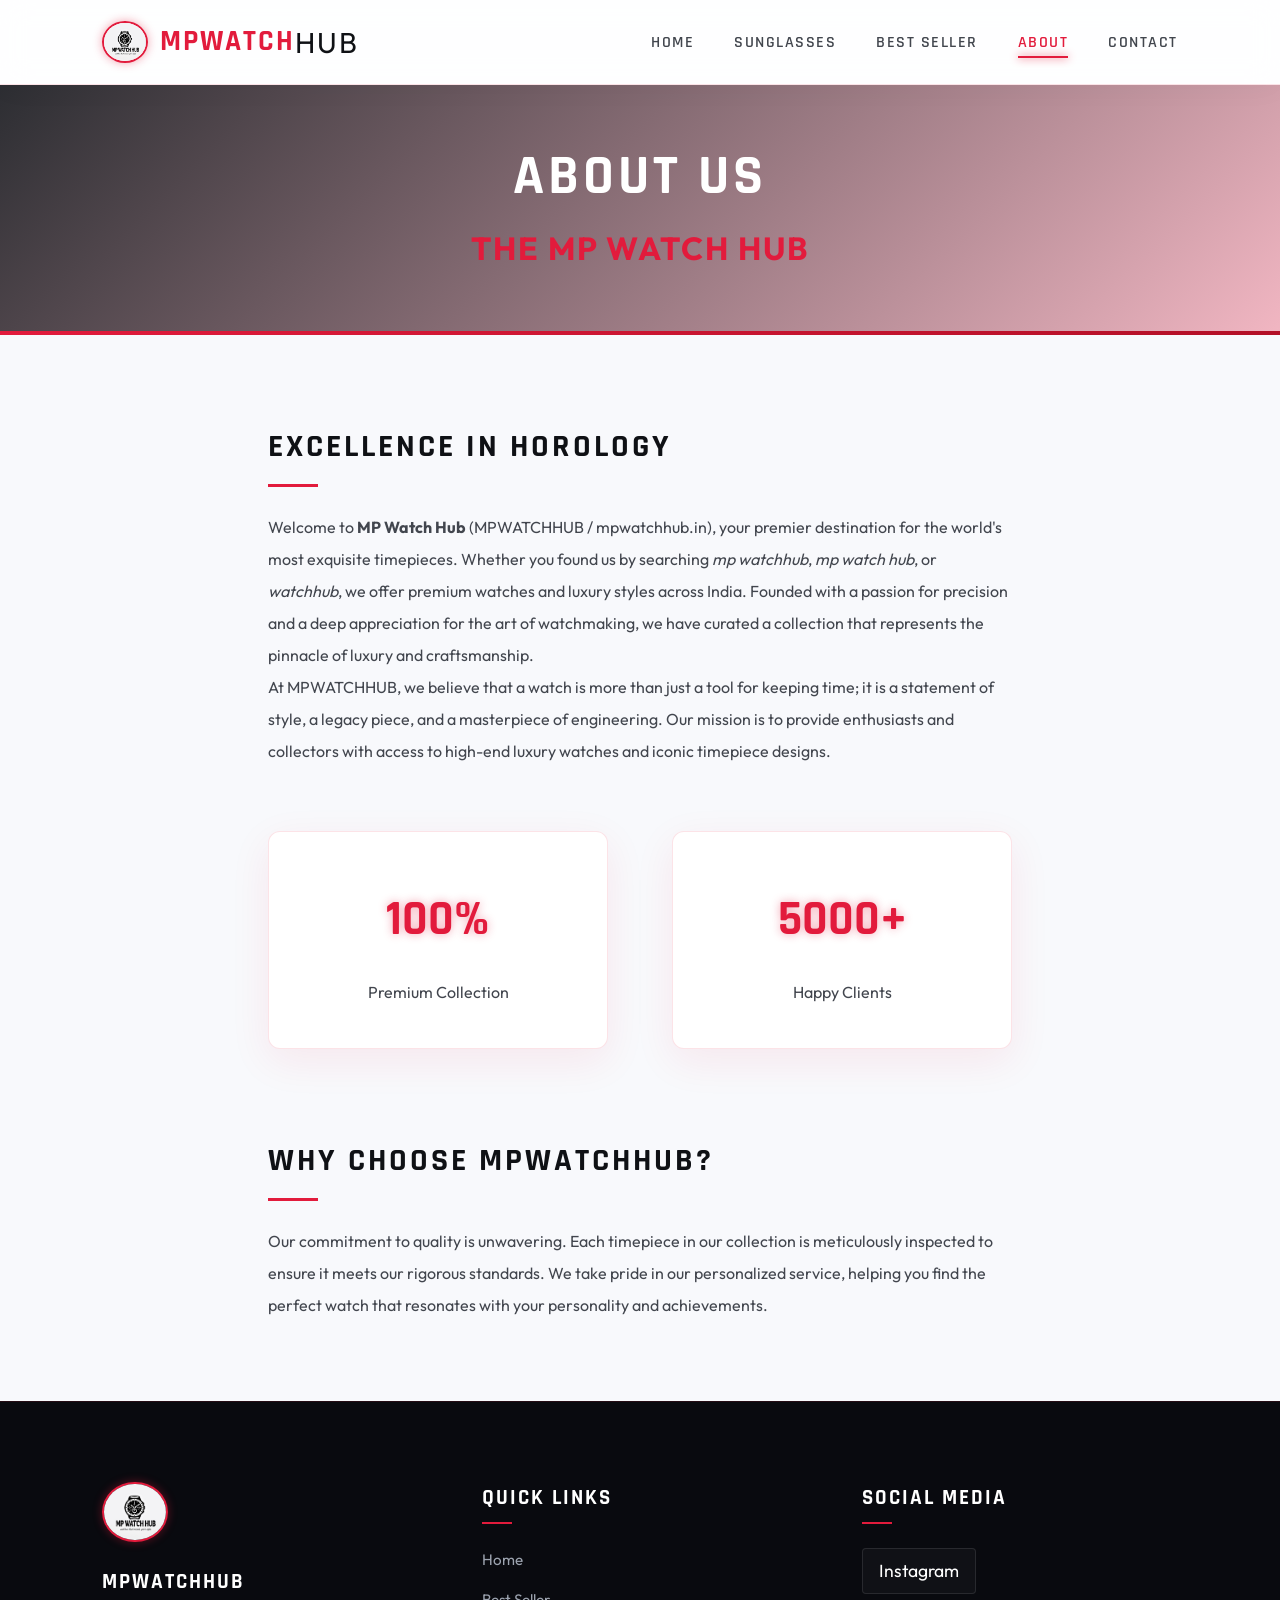
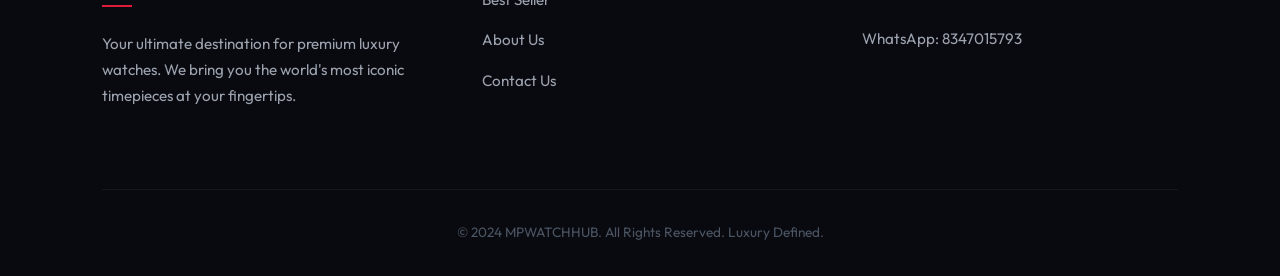
==== about.html @ a8fb6df1 "initial commit" ====
<!DOCTYPE html>
<html lang="en">
<head>
    <meta charset="UTF-8">
    <meta name="viewport" content="width=device-width, initial-scale=1.0">
    <link rel="icon" type="image/jpeg" href="assets/images/mpwatchhublogo.jpeg">
    <link rel="apple-touch-icon" href="assets/images/mpwatchhublogo.jpeg">
    <title>About Us | MPWATCHHUB — Premium Luxury Watch Store India</title>
    <meta name="description" content="Discover MP Watch Hub — India's store for premium luxury watches, craftsmanship and curated timepieces.">
    <meta name="keywords" content="mp watch hub, mp watches, watchhub, luxury watches, premium watches, about MPWATCHHUB, luxury watch store India">
    <link rel="canonical" href="https://mpwatchhub.in/about.html">
    <meta property="og:url" content="https://mpwatchhub.in/about.html">
    <meta property="og:title" content="About Us | MPWATCHHUB — Premium Luxury Watch Store India">
    <meta property="og:description" content="Discover MPWATCHHUB — India's trusted store for premium luxury watches and timepieces.">
    <meta property="og:image" content="https://mpwatchhub.in/assets/images/logo.jpeg">
    <meta property="og:site_name" content="MPWATCHHUB">
    <meta property="og:type" content="website">
    <meta name="twitter:card" content="summary_large_image">
    <meta name="twitter:title" content="About Us | MPWATCHHUB">
    <meta name="twitter:description" content="India's trusted store for premium luxury watches. Learn our story and brands.">
    <meta name="twitter:image" content="https://mpwatchhub.in/assets/images/logo.jpeg">
    <link href="https://fonts.googleapis.com/css2?family=Outfit:wght@300;400;500;600;700&family=Rajdhani:wght@500;600;700&display=swap" rel="stylesheet">
    <link rel="stylesheet" href="assets/css/style.css">
    <style>
        .about-hero {
            height: 250px;
            background: linear-gradient(135deg, rgba(9, 10, 15, 0.85) 0%, rgba(226, 27, 60, 0.3) 100%), url('https://images.unsplash.com/photo-1508685096489-7aac291253f6?auto=format&fit=crop&q=80&w=1200');
            background-size: cover;
            background-position: center;
            display: flex;
            align-items: center;
            justify-content: center;
            text-align: center;
            position: relative;
        }
        .about-hero::after {
            content: '';
            position: absolute;
            bottom: 0;
            left: 0;
            width: 100%;
            height: 4px;
            background: linear-gradient(90deg, var(--primary-red), var(--dark-red));
        }
        .about-content {
            padding: 5rem 10%;
            max-width: 1000px;
            margin: 0 auto;
            line-height: 2;
        }
        .about-content h2 {
            color: var(--text-dark);
            margin-bottom: 2rem;
            text-transform: uppercase;
            letter-spacing: 3px;
            font-size: 2rem;
            position: relative;
            display: inline-block;
        }
        .about-content h2::after {
            content: '';
            position: absolute;
            bottom: -8px;
            left: 0;
            width: 50px;
            height: 3px;
            background: var(--primary-red);
        }
        .about-grid {
            display: grid;
            grid-template-columns: 1fr 1fr;
            gap: 4rem;
            margin-top: 4rem;
        }
        .stat-item {
            text-align: center;
            padding: 2.5rem;
            background: var(--bg-white);
            border-radius: 12px;
            border: 1px solid var(--border-color);
            box-shadow: var(--shadow-red);
            transition: var(--transition);
        }
        .stat-item:hover {
            transform: translateY(-5px);
            border-color: rgba(226, 27, 60, 0.25);
            box-shadow: 0 15px 30px rgba(226, 27, 60, 0.08);
        }
        .stat-item h3 {
            color: var(--primary-red);
            font-size: 3rem;
            margin-bottom: 0.5rem;
            text-shadow: 0 0 10px var(--primary-red-glow);
        }
        @media (max-width: 768px) {
            .about-content {
                padding: 3rem 5%;
            }
            .about-grid {
                grid-template-columns: 1fr;
                gap: 2rem;
            }
            .about-hero h2 {
                font-size: 2.2rem !important;
            }
            .about-hero h2 span {
                font-size: 1.5rem !important;
            }
            .about-content h2 {
                font-size: 1.6rem;
            }
            .stat-item h3 {
                font-size: 2.2rem;
            }
        }
    </style>
</head>
<body>

    <nav>
        <a href="index.html" class="logo">
            <img src="assets/images/logo.jpeg" alt="MPWATCHHUB Logo">
            <div class="logo-text">MPWATCH<span>HUB</span></div>
        </a>
        <ul class="nav-links">
            <li><a href="index.html">Home</a></li>
            <li><a href="index.html#sunglasses">Sunglasses</a></li>
            <li><a href="index.html#bestseller">Best Seller</a></li>
            <li><a href="about.html" class="active">About</a></li>
            <li><a href="contact.html">Contact</a></li>
        </ul>
    </nav>

    <section class="about-hero">
        <div class="carousel-content">
            <h2 style="font-family: 'Rajdhani', sans-serif; font-size: 3.5rem; color: #fff; letter-spacing: 4px; text-transform: uppercase; margin-bottom: 0; line-height: 1.2;">
                About Us<br>
                <span style="color: var(--primary-red); font-size: 2rem; font-family: 'Outfit', sans-serif; letter-spacing: 2px;">The MP Watch Hub</span>
            </h2>
        </div>
    </section>

    <div class="about-content">
        <h2>Excellence in Horology</h2>
        <p>Welcome to <strong>MP Watch Hub</strong> (MPWATCHHUB / mpwatchhub.in), your premier destination for the world's most exquisite timepieces. Whether you found us by searching <em>mp watchhub</em>, <em>mp watch hub</em>, or <em>watchhub</em>, we offer premium watches and luxury styles across India. Founded with a passion for precision and a deep appreciation for the art of watchmaking, we have curated a collection that represents the pinnacle of luxury and craftsmanship.</p>
        
        <p>At MPWATCHHUB, we believe that a watch is more than just a tool for keeping time; it is a statement of style, a legacy piece, and a masterpiece of engineering. Our mission is to provide enthusiasts and collectors with access to high-end luxury watches and iconic timepiece designs.</p>

        <div class="about-grid">
            <div class="stat-item">
                <h3>100%</h3>
                <p>Premium Collection</p>
            </div>
            <div class="stat-item">
                <h3>5000+</h3>
                <p>Happy Clients</p>
            </div>
        </div>

        <h2 style="margin-top: 5rem;">Why Choose MPWATCHHUB?</h2>
        <p>Our commitment to quality is unwavering. Each timepiece in our collection is meticulously inspected to ensure it meets our rigorous standards. We take pride in our personalized service, helping you find the perfect watch that resonates with your personality and achievements.</p>
    </div>

    <footer>
        <div class="footer-content">
            <div class="footer-section">
                <img src="assets/images/logo.jpeg" alt="MPWATCHHUB Logo" style="height: 60px; border-radius: 50%; margin-bottom: 1rem; border: 2px solid var(--primary-red); box-shadow: 0 0 10px var(--primary-red-glow);">
                <h3>MPWATCHHUB</h3>
                <p>Your ultimate destination for premium luxury watches. We bring you the world's most iconic timepieces at your fingertips.</p>
            </div>
            <div class="footer-section">
                <h3>Quick Links</h3>
                <a href="index.html">Home</a>
                <a href="index.html#bestseller">Best Seller</a>
                <a href="about.html">About Us</a>
                <a href="contact.html">Contact Us</a>
            </div>
            <div class="footer-section">
                <h3>Social Media</h3>
                <div class="social-links">
                    <a href="https://www.instagram.com/mpwatchub?igsh=MWNnaHU4YWYxeGdpZA%3D%3D" target="_blank">Instagram</a>
                </div>
                <p style="margin-top: 1rem;">WhatsApp: 8347015793</p>
            </div>
        </div>
        <div class="copyright">
            <p>&copy; 2024 MPWATCHHUB. All Rights Reserved. Luxury Defined.</p>
        </div>
    </footer>

</body>
</html>
---- assets/css/style.css ----
:root {
    --primary-red: #e21b3c;       /* Futuristic vibrant red */
    --primary-red-glow: rgba(226, 27, 60, 0.4);
    --dark-red: #b31027;          /* Darker red for gradients/hover */
    --bg-light: #f8f9fc;          /* Light clean backdrop */
    --bg-white: #ffffff;
    --card-bg: rgba(255, 255, 255, 0.85); /* Glassmorphic white */
    --text-dark: #0f1115;         /* High-contrast headings */
    --text-body: #42464e;         /* Clean readable body text */
    --text-muted: #8a909a;        /* Silver-gray secondary text */
    --pure-white: #ffffff;
    --border-color: rgba(226, 27, 60, 0.12); /* Subtle red border */
    
    --shadow-red: 0 12px 40px rgba(226, 27, 60, 0.08); /* Soft glowing red shadow */
    --shadow-glow: 0 0 25px rgba(226, 27, 60, 0.35);    /* Futuristic button/element glow */
    --transition: all 0.4s cubic-bezier(0.165, 0.84, 0.44, 1);
}

* {
    margin: 0;
    padding: 0;
    box-sizing: border-box;
    font-family: 'Outfit', sans-serif;
}

body {
    background-color: var(--bg-light);
    color: var(--text-body);
    overflow-x: hidden;
    line-height: 1.6;
}

h1, h2, h3, h4, h5, h6, .logo-text, .btn-primary, .btn-view, .nav-links a {
    font-family: 'Rajdhani', sans-serif;
    font-weight: 700;
}

/* Custom Scrollbar */
::-webkit-scrollbar {
    width: 8px;
}
::-webkit-scrollbar-track {
    background: var(--bg-light);
}
::-webkit-scrollbar-thumb {
    background: var(--primary-red);
    border-radius: 4px;
}
::-webkit-scrollbar-thumb:hover {
    background: var(--dark-red);
}

/* Navbar */
nav {
    background: rgba(255, 255, 255, 0.85);
    backdrop-filter: blur(15px);
    -webkit-backdrop-filter: blur(15px);
    padding: 1.2rem 8%;
    display: flex;
    justify-content: space-between;
    align-items: center;
    position: sticky;
    top: 0;
    z-index: 1000;
    border-bottom: 1px solid var(--border-color);
    box-shadow: 0 4px 30px rgba(0, 0, 0, 0.03);
}

.logo {
    display: flex;
    align-items: center;
    gap: 12px;
    text-decoration: none;
}

.logo img {
    height: 42px;
    border-radius: 50%;
    border: 2px solid var(--primary-red);
    box-shadow: 0 0 10px var(--primary-red-glow);
}

.logo-text {
    font-size: 1.8rem;
    font-weight: 700;
    color: var(--primary-red);
    text-transform: uppercase;
    letter-spacing: 2px;
    display: flex;
    align-items: center;
}

.logo-text span {
    color: var(--text-dark);
    font-weight: 400;
}

.nav-links {
    display: flex;
    list-style: none;
    gap: 2.5rem;
}

.nav-links a {
    text-decoration: none;
    color: var(--text-body);
    font-weight: 600;
    font-size: 1rem;
    text-transform: uppercase;
    letter-spacing: 1.5px;
    position: relative;
    padding: 5px 0;
    transition: var(--transition);
}

.nav-links a::after {
    content: '';
    position: absolute;
    bottom: 0;
    left: 0;
    width: 0;
    height: 2px;
    background: var(--primary-red);
    transition: var(--transition);
    box-shadow: 0 0 8px var(--primary-red);
}

.nav-links a:hover {
    color: var(--primary-red);
}

.nav-links a:hover::after, .nav-links a.active::after {
    width: 100%;
}

.nav-links a.active {
    color: var(--primary-red);
}

/* Futuristic Scrollable Hero Carousel */
.hero-carousel-wrapper {
    position: relative;
    height: 360px;
    width: 100%;
    overflow: hidden;
    background: #090a0f;
    opacity: 0;
    transition: opacity 0.15s ease-out;
}

.hero-carousel-wrapper.loaded {
    opacity: 1;
}

.carousel-container {
    display: flex;
    height: 100%;
    width: 100%;
    overflow-x: auto;
    scroll-snap-type: x mandatory;
    scroll-behavior: smooth;
    -webkit-overflow-scrolling: touch;
    scrollbar-width: none; /* Firefox */
}

.carousel-container::-webkit-scrollbar {
    display: none; /* Chrome/Safari */
}

.carousel-slide {
    min-width: 100%;
    height: 100%;
    scroll-snap-align: start;
    position: relative;
    overflow: hidden;
    display: flex;
    align-items: center;
    justify-content: flex-end;
    padding-right: 15%;
}

.carousel-slide img {
    position: absolute;
    top: 0;
    left: 0;
    width: 100%;
    height: 100%;
    object-fit: cover;
    opacity: 0.6;
    z-index: 1;
    transition: transform 10s ease;
}

.carousel-slide:hover img {
    transform: scale(1.08);
}

/* Adjust slide image formatting for text logo slide */
.carousel-slide.logo-text-slide {
    background: #ffffff;
    justify-content: center !important;
    padding-right: 0 !important;
}

.carousel-slide.logo-text-slide::after {
    display: none;
}

.first-slide-branding {
    text-align: center;
    z-index: 3;
    padding: 2rem;
}

.first-slide-branding h1 {
    font-family: 'Rajdhani', sans-serif;
    color: var(--text-dark);
    font-size: 3.5rem;
    font-weight: 800;
    letter-spacing: 6px;
    text-transform: uppercase;
    margin-bottom: 0.5rem;
    line-height: 1;
}

.first-slide-sub {
    font-family: 'Outfit', sans-serif;
    color: var(--primary-red);
    font-size: 1rem;
    font-weight: 600;
    letter-spacing: 3px;
    text-transform: uppercase;
}

.carousel-logo-img {
    position: absolute !important;
    top: 50% !important;
    left: 25% !important;
    transform: translate(-50%, -50%) !important;
    width: auto !important;
    height: 100px !important;
    max-height: 100px !important;
    max-width: 180px !important;
    object-fit: contain !important;
    opacity: 1 !important;
    z-index: 3 !important;
    background: #ffffff;
    padding: 1rem 1.5rem;
    border-radius: 12px;
    box-shadow: 0 10px 30px rgba(0, 0, 0, 0.35);
    border: 1px solid var(--border-color);
}

/* Gradient Overlay */
.carousel-slide::after {
    content: '';
    position: absolute;
    top: 0;
    left: 0;
    width: 100%;
    height: 100%;
    background: linear-gradient(135deg, rgba(9, 10, 15, 0.9) 0%, rgba(9, 10, 15, 0.4) 50%, rgba(226, 27, 60, 0.15) 100%);
    z-index: 2;
}

.carousel-caption {
    position: relative;
    z-index: 3;
    color: var(--pure-white);
    max-width: 800px;
    padding: 0 2rem;
    text-align: center;
    display: flex;
    flex-direction: column;
    align-items: center;
    animation: fadeInUp 1s cubic-bezier(0.165, 0.84, 0.44, 1);
}

.slide-tag {
    font-family: 'Rajdhani', sans-serif;
    color: var(--primary-red);
    font-size: 0.85rem;
    font-weight: 700;
    letter-spacing: 3px;
    text-transform: uppercase;
    margin-bottom: 0.8rem;
    border: 1px solid var(--primary-red);
    padding: 4px 12px;
    border-radius: 4px;
    background: rgba(226, 27, 60, 0.08);
    backdrop-filter: blur(5px);
    box-shadow: 0 0 10px rgba(226, 27, 60, 0.2);
}

.carousel-caption h2 {
    font-size: 3.5rem;
    line-height: 1.1;
    margin-bottom: 1rem;
    text-transform: uppercase;
    letter-spacing: 3px;
    font-weight: 800;
    color: var(--pure-white);
    text-shadow: 0 0 30px rgba(255, 255, 255, 0.1);
}

.carousel-caption p {
    font-size: 1.3rem;
    font-weight: 300;
    margin-bottom: 2.5rem;
    color: #d1d5db;
    max-width: 600px;
    letter-spacing: 1px;
}

/* Primary/Futuristic Buttons */
.btn-primary {
    background: linear-gradient(135deg, var(--primary-red), var(--dark-red));
    color: var(--pure-white);
    padding: 1.1rem 3.5rem;
    border: none;
    border-radius: 4px;
    text-decoration: none;
    font-weight: 700;
    font-size: 1rem;
    text-transform: uppercase;
    letter-spacing: 2px;
    transition: var(--transition);
    cursor: pointer;
    display: inline-block;
    box-shadow: var(--shadow-glow);
    position: relative;
    overflow: hidden;
}

.btn-primary::before {
    content: '';
    position: absolute;
    top: 0;
    left: -100%;
    width: 100%;
    height: 100%;
    background: linear-gradient(90deg, transparent, rgba(255, 255, 255, 0.2), transparent);
    transition: 0.5s;
}

.btn-primary:hover::before {
    left: 100%;
}

.btn-primary:hover {
    transform: translateY(-3px);
    box-shadow: 0 15px 30px rgba(226, 27, 60, 0.5);
}

/* Navigation Arrow Overlays */
.carousel-nav-btn {
    position: absolute;
    top: 50%;
    transform: translateY(-50%);
    z-index: 5;
    background: rgba(255, 255, 255, 0.1);
    border: 1px solid rgba(255, 255, 255, 0.15);
    backdrop-filter: blur(10px);
    -webkit-backdrop-filter: blur(10px);
    width: 60px;
    height: 60px;
    border-radius: 50%;
    cursor: pointer;
    display: flex;
    align-items: center;
    justify-content: center;
    transition: var(--transition);
}

.carousel-nav-btn svg {
    width: 28px;
    height: 28px;
    fill: var(--pure-white);
    transition: var(--transition);
}

.carousel-nav-btn:hover {
    background: var(--primary-red);
    border-color: var(--primary-red);
    box-shadow: var(--shadow-glow);
}

.carousel-nav-btn:hover svg {
    fill: var(--pure-white);
}

.prev-btn {
    left: 30px;
}

.next-btn {
    right: 30px;
}

/* Indicators */
.carousel-indicators {
    position: absolute;
    bottom: 30px;
    left: 50%;
    transform: translateX(-50%);
    z-index: 5;
    display: flex;
    gap: 12px;
}

.indicator-dot {
    width: 12px;
    height: 12px;
    border-radius: 50%;
    background: rgba(255, 255, 255, 0.35);
    cursor: pointer;
    transition: var(--transition);
}

.indicator-dot.active {
    background: var(--primary-red);
    width: 32px;
    border-radius: 6px;
    box-shadow: 0 0 10px var(--primary-red);
}

/* Main Layout & Cards */
.container {
    display: flex;
    flex-direction: column;
    padding: 5rem 8%;
    gap: 0;
}

/* Refine Dropdown Container */
.refine-container {
    width: 100%;
    margin-bottom: 3rem;
    background: var(--bg-white);
    border-radius: 12px;
    border: 1px solid var(--border-color);
    box-shadow: var(--shadow-red);
    overflow: hidden;
    transition: var(--transition);
}

.refine-toggle-btn {
    width: 100%;
    padding: 1.2rem 2rem;
    background: transparent;
    border: none;
    display: flex;
    justify-content: space-between;
    align-items: center;
    cursor: pointer;
    font-family: 'Rajdhani', sans-serif;
    font-size: 1.2rem;
    font-weight: 700;
    color: var(--text-dark);
    text-transform: uppercase;
    letter-spacing: 2px;
    transition: var(--transition);
}

.refine-toggle-btn:hover {
    background: var(--bg-light);
    color: var(--primary-red);
}

.refine-toggle-btn .chevron-icon {
    width: 24px;
    height: 24px;
    fill: currentColor;
    transition: transform 0.3s ease;
}

.refine-container.open .chevron-icon {
    transform: rotate(180deg);
}

.refine-dropdown-content {
    max-height: 0;
    overflow: hidden;
    transition: max-height 0.4s ease-out, padding 0.4s ease;
    padding: 0 2rem;
    background: var(--bg-light);
}

.refine-container.open .refine-dropdown-content {
    max-height: 600px;
    padding: 1.5rem 2rem;
    border-top: 1px solid var(--border-color);
    overflow-y: auto;
}

.refine-grid {
    display: grid;
    grid-template-columns: repeat(auto-fill, minmax(130px, 1fr));
    gap: 1.5rem;
}

.refine-grid .filter-item {
    margin-bottom: 0;
}

.filter-item {
    display: flex;
    align-items: center;
    gap: 12px;
    margin-bottom: 1.2rem;
    cursor: pointer;
    font-size: 0.95rem;
    font-weight: 500;
    color: var(--text-body);
    transition: var(--transition);
}

.filter-item:hover {
    color: var(--primary-red);
}

/* Custom Checkbox Design */
.filter-item input {
    appearance: none;
    -webkit-appearance: none;
    width: 20px;
    height: 20px;
    border: 2px solid var(--text-muted);
    border-radius: 4px;
    outline: none;
    cursor: pointer;
    transition: var(--transition);
    position: relative;
    background: var(--bg-white);
}

.filter-item input:checked {
    border-color: var(--primary-red);
    background: var(--primary-red);
    box-shadow: 0 0 8px var(--primary-red-glow);
}

.filter-item input:checked::before {
    content: '\2713';
    position: absolute;
    top: 50%;
    left: 50%;
    transform: translate(-50%, -50%);
    color: var(--pure-white);
    font-size: 12px;
    font-weight: 900;
}

/* Product Section */
.product-section {
    flex: 1;
}

.product-grid {
    display: grid;
    grid-template-columns: repeat(auto-fill, minmax(280px, 1fr));
    gap: 3rem;
}

/* Product Card */
.product-card {
    background: var(--bg-white);
    border-radius: 16px;
    overflow: hidden;
    box-shadow: var(--shadow-red);
    transition: var(--transition);
    border: 1px solid var(--border-color);
    display: flex;
    flex-direction: column;
    position: relative;
}

.product-card::before {
    content: '';
    position: absolute;
    top: 0;
    left: 0;
    width: 100%;
    height: 4px;
    background: linear-gradient(90deg, var(--primary-red), var(--dark-red));
    opacity: 0;
    transition: var(--transition);
}

.product-card:hover {
    transform: translateY(-10px);
    box-shadow: 0 20px 40px rgba(226, 27, 60, 0.12);
    border-color: rgba(226, 27, 60, 0.25);
}

.product-card:hover::before {
    opacity: 1;
}

.product-image-container {
    width: 100%;
    height: 290px;
    overflow: hidden;
    background-color: #f7f8fa;
    position: relative;
    border-bottom: 1px solid rgba(0, 0, 0, 0.02);
}

.product-image {
    width: 100%;
    height: 100%;
    object-fit: cover;
    transition: transform 0.6s cubic-bezier(0.165, 0.84, 0.44, 1);
}

.product-card:hover .product-image {
    transform: scale(1.06);
}

.product-info {
    padding: 2rem;
    text-align: left;
    display: flex;
    flex-direction: column;
    flex-grow: 1;
}

.product-brand {
    color: var(--primary-red);
    font-size: 0.8rem;
    font-weight: 700;
    text-transform: uppercase;
    letter-spacing: 2px;
    margin-bottom: 0.6rem;
    display: block;
}

.product-name {
    font-size: 1.3rem;
    font-weight: 600;
    color: var(--text-dark);
    margin-bottom: 0.8rem;
    letter-spacing: 0.5px;
    line-height: 1.3;
}

.product-price {
    font-size: 1.5rem;
    color: var(--text-dark);
    font-weight: 700;
    margin-bottom: 1.5rem;
    display: flex;
    align-items: center;
    gap: 8px;
}

.product-price::before {
    content: '';
    display: inline-block;
    width: 8px;
    height: 8px;
    border-radius: 50%;
    background: var(--primary-red);
    box-shadow: 0 0 6px var(--primary-red);
}

.btn-view {
    display: block;
    width: 100%;
    text-align: center;
    padding: 1rem;
    margin-top: auto;
    background: transparent;
    border: 2px solid var(--primary-red);
    color: var(--primary-red);
    text-decoration: none;
    font-weight: 700;
    text-transform: uppercase;
    font-size: 0.9rem;
    letter-spacing: 2px;
    border-radius: 4px;
    transition: var(--transition);
}

.btn-view:hover {
    background: var(--primary-red);
    color: var(--pure-white);
    box-shadow: var(--shadow-glow);
}

/* Animations */
@keyframes fadeInUp {
    from {
        opacity: 0;
        transform: translateY(40px);
    }
    to {
        opacity: 1;
        transform: translateY(0);
    }
}

/* Details Page Refactored */
.details-container {
    padding: 3.5rem;
    display: grid;
    grid-template-columns: 1.2fr 1fr;
    gap: 4.5rem;
    background: var(--bg-white);
    margin: 4rem auto;
    max-width: 1200px;
    border-radius: 16px;
    box-shadow: var(--shadow-red);
    border: 1px solid var(--border-color);
}

.details-image {
    background: #f7f8fa;
    padding: 0;
    border-radius: 12px;
    display: flex;
    align-items: center;
    justify-content: center;
    overflow: hidden;
    border: 1px solid var(--border-color);
}

.details-image img {
    width: 100%;
    height: 100%;
    max-height: 550px;
    object-fit: cover;
    transition: var(--transition);
}

.details-image img:hover {
    transform: scale(1.03);
}

.details-info {
    display: flex;
    flex-direction: column;
    justify-content: center;
}

.details-brand {
    color: var(--primary-red);
    font-weight: 700;
    font-size: 1.3rem;
    margin-bottom: 1rem;
    text-transform: uppercase;
    letter-spacing: 3px;
    display: inline-block;
}

.details-info h1 {
    font-size: 2.8rem;
    line-height: 1.2;
    margin-bottom: 1.5rem;
    color: var(--text-dark);
    letter-spacing: 1px;
}

.details-price {
    font-size: 2.4rem;
    font-weight: 800;
    margin-bottom: 2rem;
    color: var(--text-dark);
    display: flex;
    align-items: center;
    gap: 12px;
}

.details-price::before {
    content: '';
    width: 12px;
    height: 12px;
    border-radius: 50%;
    background: var(--primary-red);
    box-shadow: 0 0 10px var(--primary-red);
}

.details-desc {
    color: var(--text-body);
    line-height: 1.8;
    margin-bottom: 2.5rem;
    font-size: 1.05rem;
}

.btn-whatsapp {
    background: #25D366;
    color: white;
    padding: 1.2rem 3rem;
    border: none;
    border-radius: 4px;
    text-decoration: none;
    font-weight: 700;
    font-size: 1rem;
    text-transform: uppercase;
    letter-spacing: 2px;
    display: inline-flex;
    align-items: center;
    justify-content: center;
    gap: 1rem;
    transition: var(--transition);
    cursor: pointer;
    box-shadow: 0 8px 24px rgba(37, 211, 102, 0.25);
    font-family: 'Rajdhani', sans-serif;
}

.btn-whatsapp:hover {
    background-color: #128C7E;
    transform: translateY(-3px);
    box-shadow: 0 12px 30px rgba(18, 140, 126, 0.4);
}

/* Footer Section */
footer {
    border-top: 1px solid var(--border-color);
    background: #090a0f;
    padding: 5rem 8% 2rem;
    color: #e5e7eb;
}

.footer-content {
    display: grid;
    grid-template-columns: repeat(auto-fit, minmax(220px, 1fr));
    gap: 4rem;
    margin-bottom: 4rem;
}

.footer-section h3 {
    color: var(--pure-white);
    text-transform: uppercase;
    letter-spacing: 2px;
    margin-bottom: 1.5rem;
    font-size: 1.3rem;
    position: relative;
    padding-bottom: 8px;
}

.footer-section h3::after {
    content: '';
    position: absolute;
    bottom: 0;
    left: 0;
    width: 30px;
    height: 2px;
    background: var(--primary-red);
}

.footer-section p {
    color: #9ca3af;
    font-size: 0.95rem;
    line-height: 1.7;
    margin-bottom: 1rem;
}

.footer-section a {
    color: #9ca3af;
    text-decoration: none;
    margin-bottom: 1rem;
    display: block;
    font-size: 0.95rem;
    transition: var(--transition);
}

.footer-section a:hover {
    color: var(--primary-red);
    padding-left: 5px;
}

.social-links {
    display: flex;
    gap: 1.5rem;
}

.social-links a {
    font-size: 1.1rem;
    color: var(--pure-white);
    border: 1px solid rgba(255, 255, 255, 0.1);
    background: rgba(255, 255, 255, 0.03);
    padding: 8px 16px;
    border-radius: 4px;
}

.social-links a:hover {
    background: var(--primary-red);
    border-color: var(--primary-red);
    color: var(--pure-white);
    box-shadow: var(--shadow-glow);
    padding-left: 16px;
}

.copyright {
    text-align: center;
    padding-top: 2rem;
    border-top: 1px solid rgba(255, 255, 255, 0.05);
    color: #4b5563;
    font-size: 0.85rem;
}

/* Responsive Styles */
@media (max-width: 1024px) {
    .container {
        padding: 3rem 5%;
        gap: 2rem;
    }
    .details-container {
        margin: 2rem 5%;
        padding: 2.5rem;
        gap: 3rem;
    }
}

@media (max-width: 992px) {
    .details-container {
        grid-template-columns: 1fr;
    }
    .details-image img {
        max-height: 450px;
    }
}

@media (max-width: 768px) {
    nav {
        flex-direction: column;
        padding: 1.5rem 5%;
        gap: 1.5rem;
    }

    .nav-links {
        gap: 2rem;
        width: 100%;
        justify-content: center;
    }

    .logo-text {
        font-size: 1.5rem;
    }

    .hero-carousel-wrapper {
        height: 240px;
    }

    .carousel-slide {
        flex-direction: column !important;
        justify-content: center !important;
        padding-right: 0 !important;
    }

    .carousel-logo-img {
        position: relative !important;
        top: auto !important;
        left: auto !important;
        transform: none !important;
        margin: 1rem auto 0.5rem !important;
        height: 60px !important;
        max-height: 60px !important;
        max-width: 120px !important;
        padding: 0.5rem 1rem !important;
        border-radius: 8px !important;
    }

    .carousel-caption {
        padding: 0 1rem 1rem !important;
        text-align: center !important;
    }

    .carousel-caption h2 {
        font-size: 1.6rem !important;
        margin-bottom: 0.4rem !important;
    }

    .carousel-caption p {
        display: none !important;
    }

    .first-slide-branding h1 {
        font-size: 2.2rem !important;
        letter-spacing: 4px !important;
    }

    .first-slide-sub {
        font-size: 0.8rem !important;
        letter-spacing: 2px !important;
    }

    .carousel-nav-btn {
        width: 45px;
        height: 45px;
    }

    .prev-btn { left: 15px; }
    .next-btn { right: 15px; }

    .container {
        flex-direction: column;
        padding: 2rem 5%;
    }

    .sidebar {
        width: 100%;
        position: static;
        padding: 2rem;
        margin-bottom: 2rem;
    }

    .product-grid {
        grid-template-columns: repeat(2, 1fr);
        gap: 1.2rem;
    }

    .product-image-container {
        height: 200px;
    }

    .product-info {
        padding: 1.2rem;
    }

    .product-brand {
        font-size: 0.75rem;
        letter-spacing: 1.5px;
        margin-bottom: 0.4rem;
    }

    .product-name {
        font-size: 1.05rem;
        margin-bottom: 0.6rem;
    }

    .product-price {
        font-size: 1.2rem;
        margin-bottom: 0.8rem;
    }

    .btn-view {
        padding: 0.8rem;
        font-size: 0.8rem;
        letter-spacing: 1.5px;
    }

    .footer-content {
        grid-template-columns: 1fr;
        text-align: center;
        gap: 3rem;
    }

    .footer-section h3::after {
        left: 50%;
        transform: translateX(-50%);
    }

    .social-links {
        justify-content: center;
    }
}

@media (max-width: 480px) {
    .product-grid {
        grid-template-columns: repeat(2, 1fr);
        gap: 0.8rem;
        max-width: 100%;
        margin: 0;
    }
    
    .product-image-container {
        height: 150px;
    }

    .product-info {
        padding: 0.8rem;
    }

    .product-brand {
        font-size: 0.65rem;
        letter-spacing: 1px;
    }

    .product-name {
        font-size: 0.9rem;
        margin-bottom: 0.4rem;
    }

    .product-price {
        font-size: 1rem;
        margin-bottom: 0.6rem;
        gap: 6px;
    }

    .product-price::before {
        width: 6px;
        height: 6px;
    }

    .btn-view {
        padding: 0.6rem 0.4rem;
        font-size: 0.7rem;
        letter-spacing: 1px;
        border-width: 2px;
    }
    
    .carousel-caption h2 {
        font-size: 1.4rem;
    }
    
    .nav-links {
        font-size: 0.9rem;
        gap: 1.2rem;
    }
}

.multi-img-badge { position: absolute; top: 10px; right: 10px; background-color: var(--primary-red); color: var(--pure-white); font-size: 0.8rem; padding: 0.2rem 0.5rem; border-radius: 4px; font-weight: bold; z-index: 10; }
.nav-arrow:hover { background: var(--primary-red) !important; }

.filter-controls-wrapper {
    display: flex;
    gap: 1.5rem;
    width: 100%;
    margin-bottom: 3rem;
    align-items: flex-start;
}

.filter-controls-wrapper .refine-container {
    margin-bottom: 0;
    flex: 1;
}

.sort-container {
    width: 250px;
}

.sort-price-select {
    width: 100%;
    padding: 1.2rem 2rem;
    background: var(--bg-white);
    border: 1px solid var(--border-color);
    border-radius: 12px;
    box-shadow: var(--shadow-red);
    font-family: 'Rajdhani', sans-serif;
    font-size: 1.2rem;
    font-weight: 700;
    color: var(--text-dark);
    text-transform: uppercase;
    letter-spacing: 2px;
    cursor: pointer;
    outline: none;
    transition: var(--transition);
    appearance: none;
    background-image: url("data:image/svg+xml;charset=UTF-8,%3csvg xmlns='http://www.w3.org/2000/svg' viewBox='0 0 24 24' fill='%230f1115'%3e%3cpath d='M7 10l5 5 5-5H7z'/%3e%3c/svg%3e");
    background-repeat: no-repeat;
    background-position: right 1.5rem center;
    background-size: 20px;
    padding-right: 3.5rem;
}

.sort-price-select:hover {
    background-color: var(--bg-light);
    color: var(--primary-red);
}

@media (max-width: 768px) {
    .filter-controls-wrapper {
        flex-direction: row;
        gap: 0.5rem;
    }
    .filter-controls-wrapper .refine-container {
        flex: 1;
        width: 50%;
    }
    .sort-container {
        flex: 1;
        width: 50%;
    }
    .refine-toggle-btn, .sort-price-select {
        padding: 0.8rem 0.5rem;
        font-size: 0.85rem;
        font-family: 'Rajdhani', sans-serif;
        font-weight: 700;
        height: 48px;
        line-height: 1.2;
        letter-spacing: 1px;
    }
    .refine-toggle-btn {
        display: flex;
        align-items: center;
        justify-content: space-between;
    }
    .sort-price-select {
        padding-right: 1.5rem;
        background-position: right 0.5rem center;
    }
}

.sunglasses-hero-banner {
    position: relative;
    width: 100%;
    height: 400px;
    background-image: url('../images/sunglasses_hero_banner.jpg');
    background-size: cover;
    background-position: center;
    display: flex;
    align-items: center;
    justify-content: center;
    text-align: center;
    overflow: hidden;
    margin-bottom: 2rem;
    padding-top: 60px;
}

.sunglasses-hero-banner::before {
    content: '';
    position: absolute;
    top: 0;
    left: 0;
    right: 0;
    bottom: 0;
    background: linear-gradient(180deg, rgba(15, 17, 21, 0.4) 0%, rgba(15, 17, 21, 0.7) 100%);
    z-index: 1;
}

.sunglasses-hero-content {
    position: relative;
    z-index: 2;
    color: var(--pure-white);
    padding: 0 2rem;
}

.sunglasses-hero-content h1 {
    font-family: 'Rajdhani', sans-serif;
    font-size: 5rem;
    font-weight: 800;
    letter-spacing: 6px;
    margin-bottom: 0.5rem;
    color: var(--pure-white);
    text-shadow: 0 4px 12px rgba(230, 57, 70, 0.6);
    animation: fadeInUpSunglasses 1s ease;
}

.sunglasses-hero-content p {
    font-family: 'Rajdhani', sans-serif;
    font-size: 1.5rem;
    font-weight: 600;
    letter-spacing: 4px;
    color: rgba(255, 255, 255, 0.8);
    text-transform: uppercase;
    animation: fadeInUpSunglasses 1.2s ease;
}

@keyframes fadeInUpSunglasses {
    from {
        opacity: 0;
        transform: translateY(20px);
    }
    to {
        opacity: 1;
        transform: translateY(0);
    }
}

@media (max-width: 768px) {
    .sunglasses-hero-banner {
        height: 250px;
    }
    .sunglasses-hero-content h1 {
        font-size: 3rem;
        letter-spacing: 3px;
    }
    .sunglasses-hero-content p {
        font-size: 1.1rem;
        letter-spacing: 2px;
    }
}
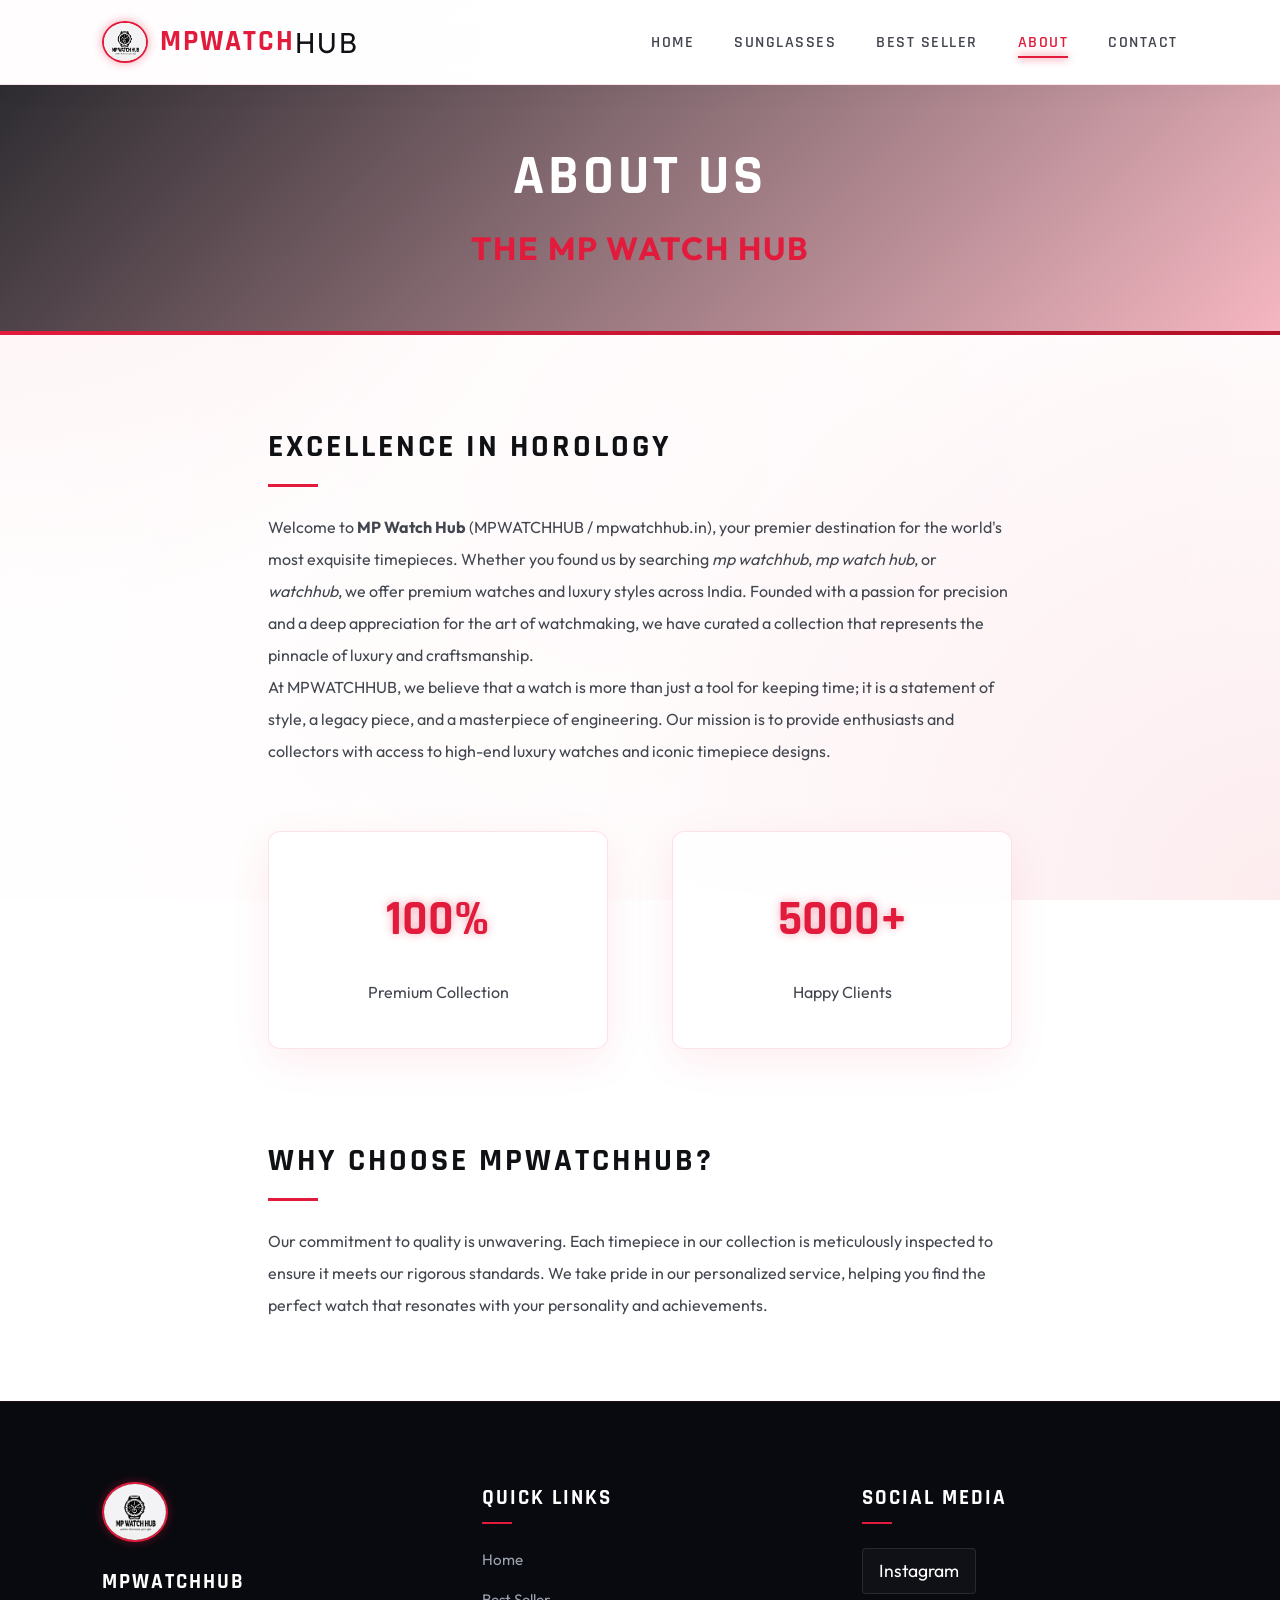
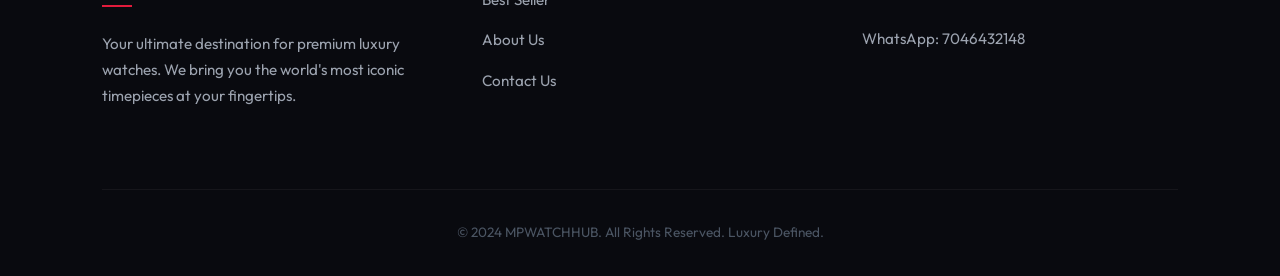
==== commit a2a79b71: "updated site" ====
--- a/about.html
+++ b/about.html
@@ -75,7 +75,9 @@
         .stat-item {
             text-align: center;
             padding: 2.5rem;
-            background: var(--bg-white);
+            background: var(--card-bg);
+            backdrop-filter: blur(12px);
+            -webkit-backdrop-filter: blur(12px);
             border-radius: 12px;
             border: 1px solid var(--border-color);
             box-shadow: var(--shadow-red);
@@ -180,7 +182,7 @@
                 <div class="social-links">
                     <a href="https://www.instagram.com/mpwatchub?igsh=MWNnaHU4YWYxeGdpZA%3D%3D" target="_blank">Instagram</a>
                 </div>
-                <p style="margin-top: 1rem;">WhatsApp: 8347015793</p>
+                <p style="margin-top: 1rem;">WhatsApp: 7046432148</p>
             </div>
         </div>
         <div class="copyright">
--- a/assets/css/style.css
+++ b/assets/css/style.css
@@ -4,7 +4,7 @@
     --dark-red: #b31027;          /* Darker red for gradients/hover */
     --bg-light: #f8f9fc;          /* Light clean backdrop */
     --bg-white: #ffffff;
-    --card-bg: rgba(255, 255, 255, 0.85); /* Glassmorphic white */
+    --card-bg: rgba(255, 255, 255, 0.82); /* Glassmorphic white */
     --text-dark: #0f1115;         /* High-contrast headings */
     --text-body: #42464e;         /* Clean readable body text */
     --text-muted: #8a909a;        /* Silver-gray secondary text */
@@ -14,6 +14,13 @@
     --shadow-red: 0 12px 40px rgba(226, 27, 60, 0.08); /* Soft glowing red shadow */
     --shadow-glow: 0 0 25px rgba(226, 27, 60, 0.35);    /* Futuristic button/element glow */
     --transition: all 0.4s cubic-bezier(0.165, 0.84, 0.44, 1);
+    
+    /* Pinteresty, aesthetic faded white in red background */
+    --bg-gradient: 
+        radial-gradient(circle at 0% 0%, rgba(226, 27, 60, 0.08) 0%, transparent 40%),
+        radial-gradient(circle at 100% 100%, rgba(226, 27, 60, 0.08) 0%, transparent 45%),
+        radial-gradient(circle at 50% 50%, rgba(255, 255, 255, 0.75) 0%, rgba(255, 255, 255, 0.95) 100%),
+        linear-gradient(135deg, #fffefe 0%, #ffecee 50%, #fff4f5 100%);
 }
 
 * {
@@ -24,7 +31,9 @@
 }
 
 body {
-    background-color: var(--bg-light);
+    background: var(--bg-gradient);
+    background-attachment: fixed;
+    background-size: cover;
     color: var(--text-body);
     overflow-x: hidden;
     line-height: 1.6;
@@ -564,7 +573,9 @@
 
 /* Product Card */
 .product-card {
-    background: var(--bg-white);
+    background: var(--card-bg);
+    backdrop-filter: blur(12px);
+    -webkit-backdrop-filter: blur(12px);
     border-radius: 16px;
     overflow: hidden;
     box-shadow: var(--shadow-red);
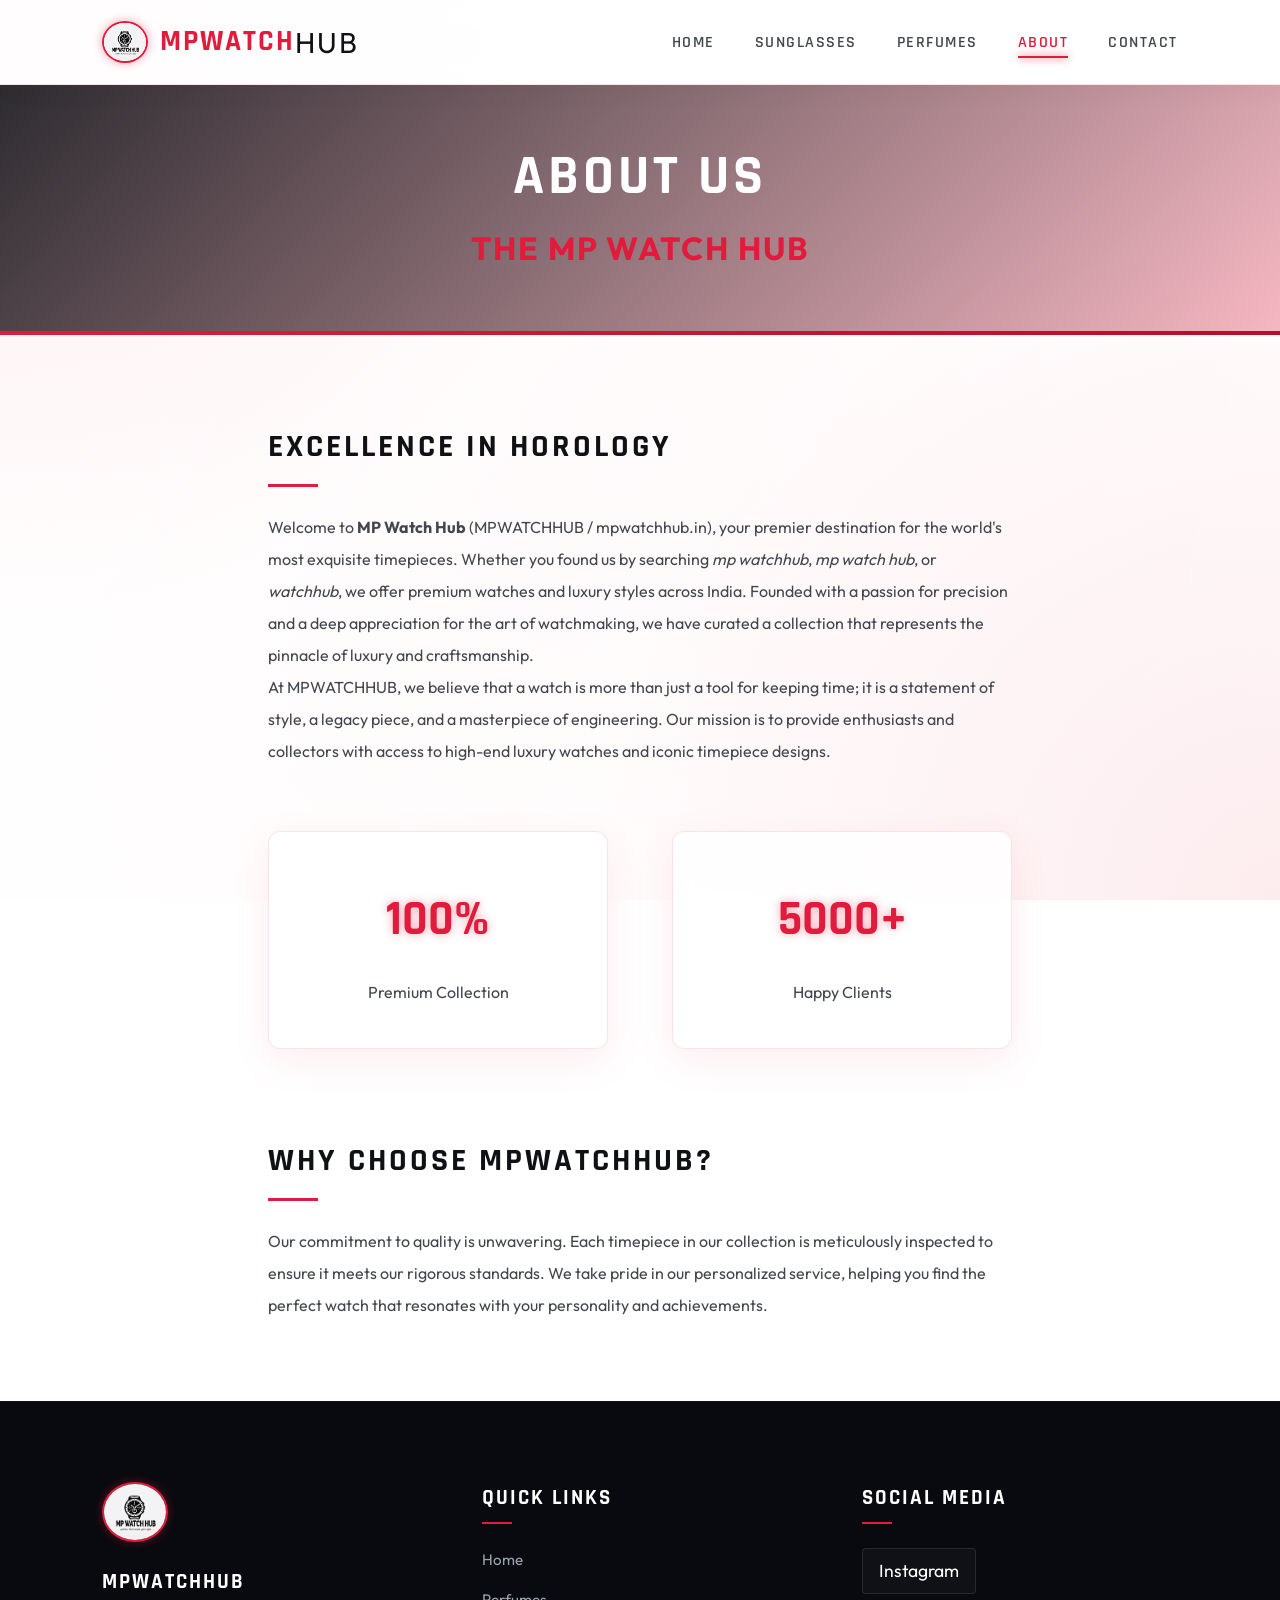
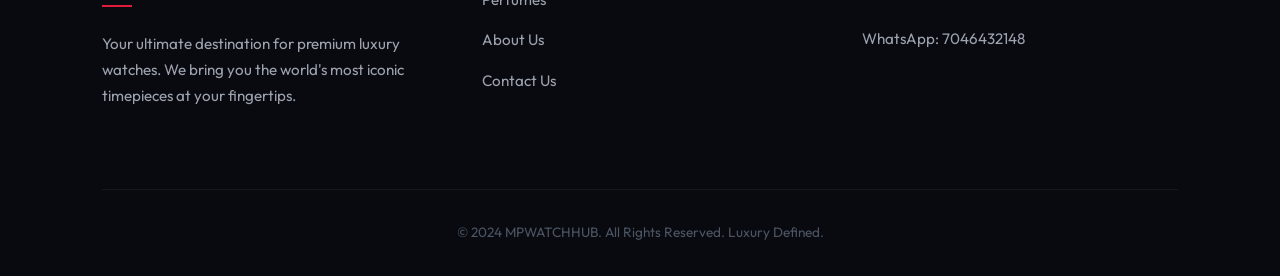
==== commit 3a013606: "updated site" ====
--- a/about.html
+++ b/about.html
@@ -127,7 +127,7 @@
         <ul class="nav-links">
             <li><a href="index.html">Home</a></li>
             <li><a href="index.html#sunglasses">Sunglasses</a></li>
-            <li><a href="index.html#bestseller">Best Seller</a></li>
+            <li><a href="index.html#perfumes">Perfumes</a></li>
             <li><a href="about.html" class="active">About</a></li>
             <li><a href="contact.html">Contact</a></li>
         </ul>
@@ -173,7 +173,7 @@
             <div class="footer-section">
                 <h3>Quick Links</h3>
                 <a href="index.html">Home</a>
-                <a href="index.html#bestseller">Best Seller</a>
+                <a href="index.html#perfumes">Perfumes</a>
                 <a href="about.html">About Us</a>
                 <a href="contact.html">Contact Us</a>
             </div>
--- a/assets/css/style.css
+++ b/assets/css/style.css
@@ -455,7 +455,8 @@
 
 .refine-toggle-btn {
     width: 100%;
-    padding: 1.2rem 2rem;
+    height: 58px;
+    padding: 0 2rem;
     background: transparent;
     border: none;
     display: flex;
@@ -1139,12 +1140,13 @@
 }
 
 .sort-container {
-    width: 250px;
+    flex: 1;
 }
 
 .sort-price-select {
     width: 100%;
-    padding: 1.2rem 2rem;
+    height: 58px;
+    padding: 0 3.5rem 0 2rem;
     background: var(--bg-white);
     border: 1px solid var(--border-color);
     border-radius: 12px;
@@ -1163,7 +1165,6 @@
     background-repeat: no-repeat;
     background-position: right 1.5rem center;
     background-size: 20px;
-    padding-right: 3.5rem;
 }
 
 .sort-price-select:hover {
@@ -1184,14 +1185,18 @@
         flex: 1;
         width: 50%;
     }
+    .refine-toggle-btn,
+    .refine-toggle-btn span,
+    .sort-price-select {
+        font-size: 0.85rem !important;
+        font-family: 'Rajdhani', sans-serif;
+        font-weight: 700;
+        letter-spacing: 1px;
+    }
     .refine-toggle-btn, .sort-price-select {
         padding: 0.8rem 0.5rem;
-        font-size: 0.85rem;
-        font-family: 'Rajdhani', sans-serif;
-        font-weight: 700;
         height: 48px;
         line-height: 1.2;
-        letter-spacing: 1px;
     }
     .refine-toggle-btn {
         display: flex;
@@ -1284,5 +1289,156 @@
     }
 }
 
-
-
+/* Hot Deals Section & Carousel */
+.hot-deals-section {
+    max-width: 1000px;
+    width: 95%;
+    margin: 2.5rem auto 1.5rem;
+    padding: 0;
+}
+
+.hot-deals-title {
+    font-size: 2.2rem;
+    color: var(--text-dark);
+    text-transform: uppercase;
+    letter-spacing: 3px;
+    text-align: center;
+    margin-bottom: 2rem;
+    position: relative;
+    padding-bottom: 12px;
+}
+
+.hot-deals-title::after {
+    content: '';
+    position: absolute;
+    bottom: 0;
+    left: 50%;
+    transform: translateX(-50%);
+    width: 60px;
+    height: 3px;
+    background: var(--primary-red);
+    box-shadow: 0 0 8px var(--primary-red);
+}
+
+.hot-deals-carousel {
+    position: relative;
+    border: 1px solid var(--border-color);
+    border-radius: 20px;
+    overflow: hidden;
+    background: #000;
+    box-shadow: var(--shadow-red);
+    height: 380px;
+    width: 100%;
+}
+
+.hot-deals-container {
+    display: flex;
+    height: 100%;
+    width: 100%;
+    position: relative;
+}
+
+.hot-deal-slide {
+    min-width: 100%;
+    height: 100%;
+    position: absolute;
+    top: 0;
+    left: 0;
+    opacity: 0;
+    visibility: hidden;
+    transition: opacity 0.8s ease-in-out, visibility 0.8s ease-in-out;
+    z-index: 1;
+}
+
+.hot-deal-slide.active {
+    opacity: 1;
+    visibility: visible;
+    position: relative;
+    z-index: 2;
+}
+
+.hot-deal-img {
+    width: 100%;
+    height: 100%;
+    object-fit: cover;
+    opacity: 0.85;
+}
+
+.btn-hot-deal-shop {
+    position: absolute;
+    bottom: 30px;
+    left: 50%;
+    transform: translateX(-50%);
+    z-index: 10;
+    background: linear-gradient(135deg, var(--primary-red), var(--dark-red));
+    color: var(--pure-white);
+    padding: 0.9rem 2.5rem;
+    border: none;
+    border-radius: 4px;
+    text-decoration: none;
+    font-family: 'Rajdhani', sans-serif;
+    font-weight: 700;
+    font-size: 1rem;
+    text-transform: uppercase;
+    letter-spacing: 2px;
+    transition: var(--transition);
+    cursor: pointer;
+    box-shadow: var(--shadow-glow);
+    display: inline-block;
+}
+
+.btn-hot-deal-shop:hover {
+    transform: translate(-50%, -3px);
+    box-shadow: 0 12px 25px rgba(226, 27, 60, 0.6);
+}
+
+/* Indicators */
+.hot-deals-indicators {
+    position: absolute;
+    bottom: 20px;
+    right: 30px;
+    z-index: 10;
+    display: flex;
+    gap: 8px;
+}
+
+.hot-dot {
+    width: 10px;
+    height: 10px;
+    border-radius: 50%;
+    background: rgba(255, 255, 255, 0.4);
+    cursor: pointer;
+    transition: var(--transition);
+}
+
+.hot-dot.active {
+    background: var(--primary-red);
+    width: 25px;
+    border-radius: 5px;
+    box-shadow: 0 0 6px var(--primary-red);
+}
+
+/* Responsive Hot Deals */
+@media (max-width: 768px) {
+    .hot-deals-section {
+        margin: 1.5rem auto 1rem;
+    }
+    .hot-deals-title {
+        font-size: 1.6rem;
+        margin-bottom: 1.2rem;
+    }
+    .hot-deals-carousel {
+        height: 200px;
+        border-radius: 12px;
+    }
+    .btn-hot-deal-shop {
+        bottom: 20px;
+        padding: 0.6rem 1.8rem;
+        font-size: 0.85rem;
+        letter-spacing: 1.5px;
+    }
+    .hot-deals-indicators {
+        bottom: 15px;
+        right: 20px;
+    }
+}
